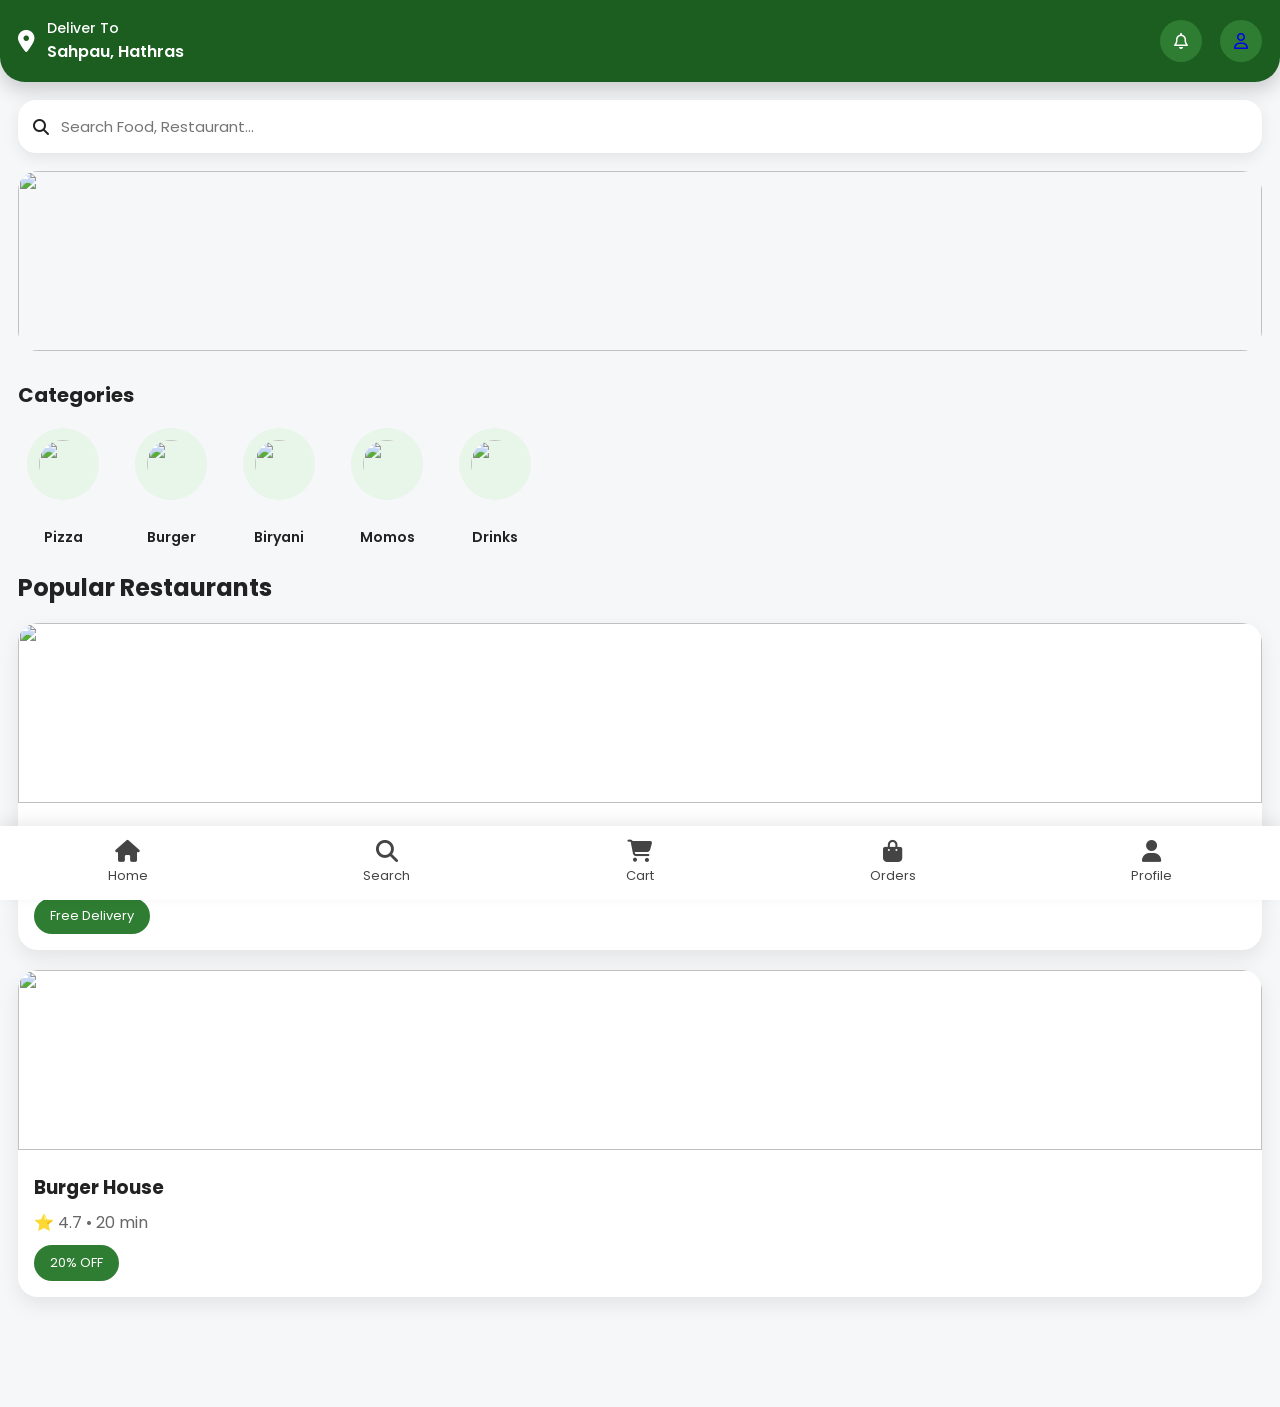
==== index.html @ 6c51b520 "Update index.html" ====
<!DOCTYPE html>
<html lang="en">
<head>
<meta charset="UTF-8">
<meta name="viewport" content="width=device-width, initial-scale=1.0">
<title>Zesto</title>

<link rel="stylesheet" href="style.css">

<link href="https://fonts.googleapis.com/css2?family=Poppins:wght@300;400;500;600;700&display=swap" rel="stylesheet">

<link rel="stylesheet"
href="https://cdnjs.cloudflare.com/ajax/libs/font-awesome/6.6.0/css/all.min.css">

</head>

<body>

<header class="top-header">

<div class="location">

<i class="fa-solid fa-location-dot"></i>

<div>
<h4>Deliver To</h4>
<p>Sahpau, Hathras</p>
</div>

</div>

<div class="header-icons">

<i class="fa-regular fa-bell"></i>

<a href="profile.html">
    <i class="fa-regular fa-user"></i>
</a>

</div>

</header>

<section class="search-box">

<div class="search">

<i class="fa-solid fa-magnifying-glass"></i>

<input type="text"
placeholder="Search Food, Restaurant...">

</div>

</section>

<section class="banner">

<img src="images/banner1.jpg">

</section>

<section class="categories">

<h2>Categories</h2>

<div class="category-list">

<div class="category">

<img src="images/pizza.png">

<p>Pizza</p>

</div>

<div class="category">

<img src="images/burger.png">

<p>Burger</p>

</div>

<div class="category">

<img src="images/biryani.png">

<p>Biryani</p>

</div>

<div class="category">

<img src="images/momos.png">

<p>Momos</p>

</div>

<div class="category">

<img src="images/drinks.png">

<p>Drinks</p>

</div>

</div>

</section>

<section class="restaurants">

<h2>Popular Restaurants</h2>

<div class="restaurant-card">

<img src="images/res1.jpg">

<div class="restaurant-info">

<h3>Pizza Hub</h3>

<p>⭐ 4.8 • 25 min</p>

<span>Free Delivery</span>

</div>

</div>

<div class="restaurant-card">

<img src="images/res2.jpg">

<div class="restaurant-info">

<h3>Burger House</h3>

<p>⭐ 4.7 • 20 min</p>

<span>20% OFF</span>

</div>

</div>

</section>

<nav class="bottom-nav">

<a href="#"><i class="fa-solid fa-house"></i><span>Home</span></a>

<a href="#"><i class="fa-solid fa-magnifying-glass"></i><span>Search</span></a>

<a href="#"><i class="fa-solid fa-cart-shopping"></i><span>Cart</span></a>

<a href="#"><i class="fa-solid fa-bag-shopping"></i><span>Orders</span></a>

<a href="profile.html">
    <i class="fa-solid fa-user"></i>
    <span>Profile</span>
    </a>

</nav>

<script src="app.js"></script>

</body>
  </html>
---- style.css ----
/* ===========================
   ZESTO PREMIUM UI - style.css
   =========================== */

*{
    margin:0;
    padding:0;
    box-sizing:border-box;
    font-family:'Poppins',sans-serif;
}

body{
    background:#f5f7f9;
    color:#222;
    padding-bottom:90px;
}

/* HEADER */

.top-header{
    background:#1B5E20;
    color:#fff;
    display:flex;
    justify-content:space-between;
    align-items:center;
    padding:18px;
    border-radius:0 0 25px 25px;
    box-shadow:0 8px 20px rgba(0,0,0,.18);
}

.location{
    display:flex;
    align-items:center;
    gap:12px;
}

.location i{
    font-size:22px;
}

.location h4{
    font-size:14px;
    font-weight:500;
}

.location p{
    font-size:16px;
    font-weight:600;
}

.header-icons{
    display:flex;
    gap:18px;
}

.header-icons i{
    width:42px;
    height:42px;
    background:#2E7D32;
    border-radius:50%;
    display:flex;
    align-items:center;
    justify-content:center;
    cursor:pointer;
    transition:.3s;
}

.header-icons i:hover{
    background:#43A047;
}

/* SEARCH */

.search-box{
    padding:18px;
}

.search{
    background:#fff;
    display:flex;
    align-items:center;
    padding:15px;
    border-radius:18px;
    box-shadow:0 5px 15px rgba(0,0,0,.08);
}

.search input{
    width:100%;
    border:none;
    outline:none;
    font-size:15px;
    margin-left:12px;
}

/* BANNER */

.banner{
    padding:0 18px;
}

.banner img{
    width:100%;
    border-radius:20px;
    height:180px;
    object-fit:cover;
}

/* CATEGORY */

.categories{
    padding:22px 18px;
}

.categories h2{
    margin-bottom:18px;
    font-size:20px;
}

.category-list{
    display:flex;
    overflow-x:auto;
    gap:18px;
}

.category-list::-webkit-scrollbar{
    display:none;
}

.category{
    min-width:90px;
    text-align:center;
}

.category img{
    width:72px;
    height:72px;
    border-radius:50%;
    background:#E8F5E9;
    padding:12px;
}

.category p{
    margin-top:8px;
    font-size:14px;
    font-weight:600;
}

/* RESTAURANT */

.restaurants{
    padding:0 18px;
}

.restaurants h2{
    margin-bottom:18px;
}

.restaurant-card{
    background:#fff;
    border-radius:20px;
    overflow:hidden;
    margin-bottom:20px;
    box-shadow:0 8px 20px rgba(0,0,0,.08);
    transition:.3s;
}

.restaurant-card:hover{
    transform:translateY(-5px);
}

.restaurant-card img{
    width:100%;
    height:180px;
    object-fit:cover;
}

.restaurant-info{
    padding:16px;
}

.restaurant-info h3{
    margin-bottom:8px;
}

.restaurant-info p{
    color:#666;
}

.restaurant-info span{
    display:inline-block;
    margin-top:10px;
    background:#2E7D32;
    color:#fff;
    padding:8px 16px;
    border-radius:30px;
    font-size:13px;
}

/* BOTTOM NAVIGATION */

.bottom-nav{
    position:fixed;
    bottom:0;
    width:100%;
    background:#fff;
    display:flex;
    justify-content:space-around;
    padding:14px 0;
    box-shadow:0 -5px 15px rgba(0,0,0,.08);
}

.bottom-nav a{
    text-decoration:none;
    color:#444;
    display:flex;
    flex-direction:column;
    align-items:center;
    font-size:13px;
}

.bottom-nav i{
    font-size:22px;
    margin-bottom:4px;
}

.bottom-nav a:hover{
    color:#2E7D32;
}
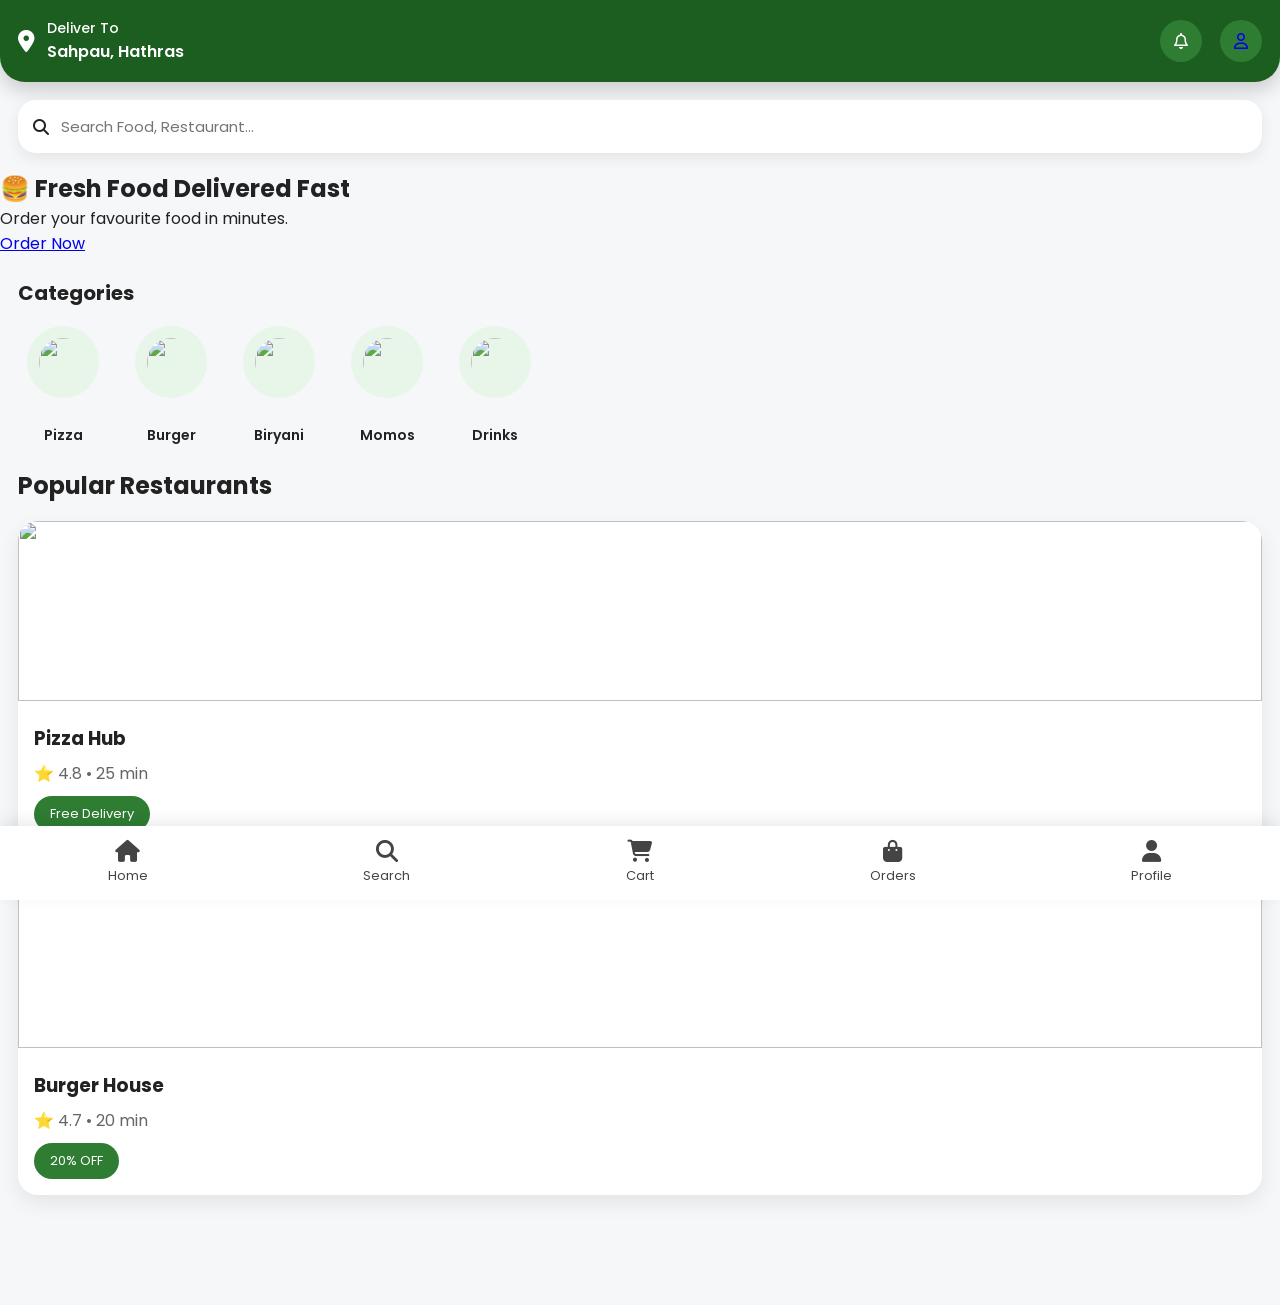
==== commit 8a64d0a6: "Update index.html" ====
--- a/index.html
+++ b/index.html
@@ -54,9 +54,19 @@
 
 </section>
 
-<section class="banner">
+<section class="hero-banner">
 
-<img src="images/banner1.jpg">
+<div class="hero-content">
+
+<h1>🍔 Fresh Food Delivered Fast</h1>
+
+<p>Order your favourite food in minutes.</p>
+
+<a href="restaurant.html" class="order-btn">
+Order Now
+</a>
+
+</div>
 
 </section>
 
@@ -154,8 +164,7 @@
 
 <a href="#"><i class="fa-solid fa-magnifying-glass"></i><span>Search</span></a>
 
-<a href="#"><i class="fa-solid fa-cart-shopping"></i><span>Cart</span></a>
-
+<a href="cart.html"><i class="fa-solid fa-cart-shopping"></i><span>Cart</span></a>
 <a href="#"><i class="fa-solid fa-bag-shopping"></i><span>Orders</span></a>
 
 <a href="profile.html">
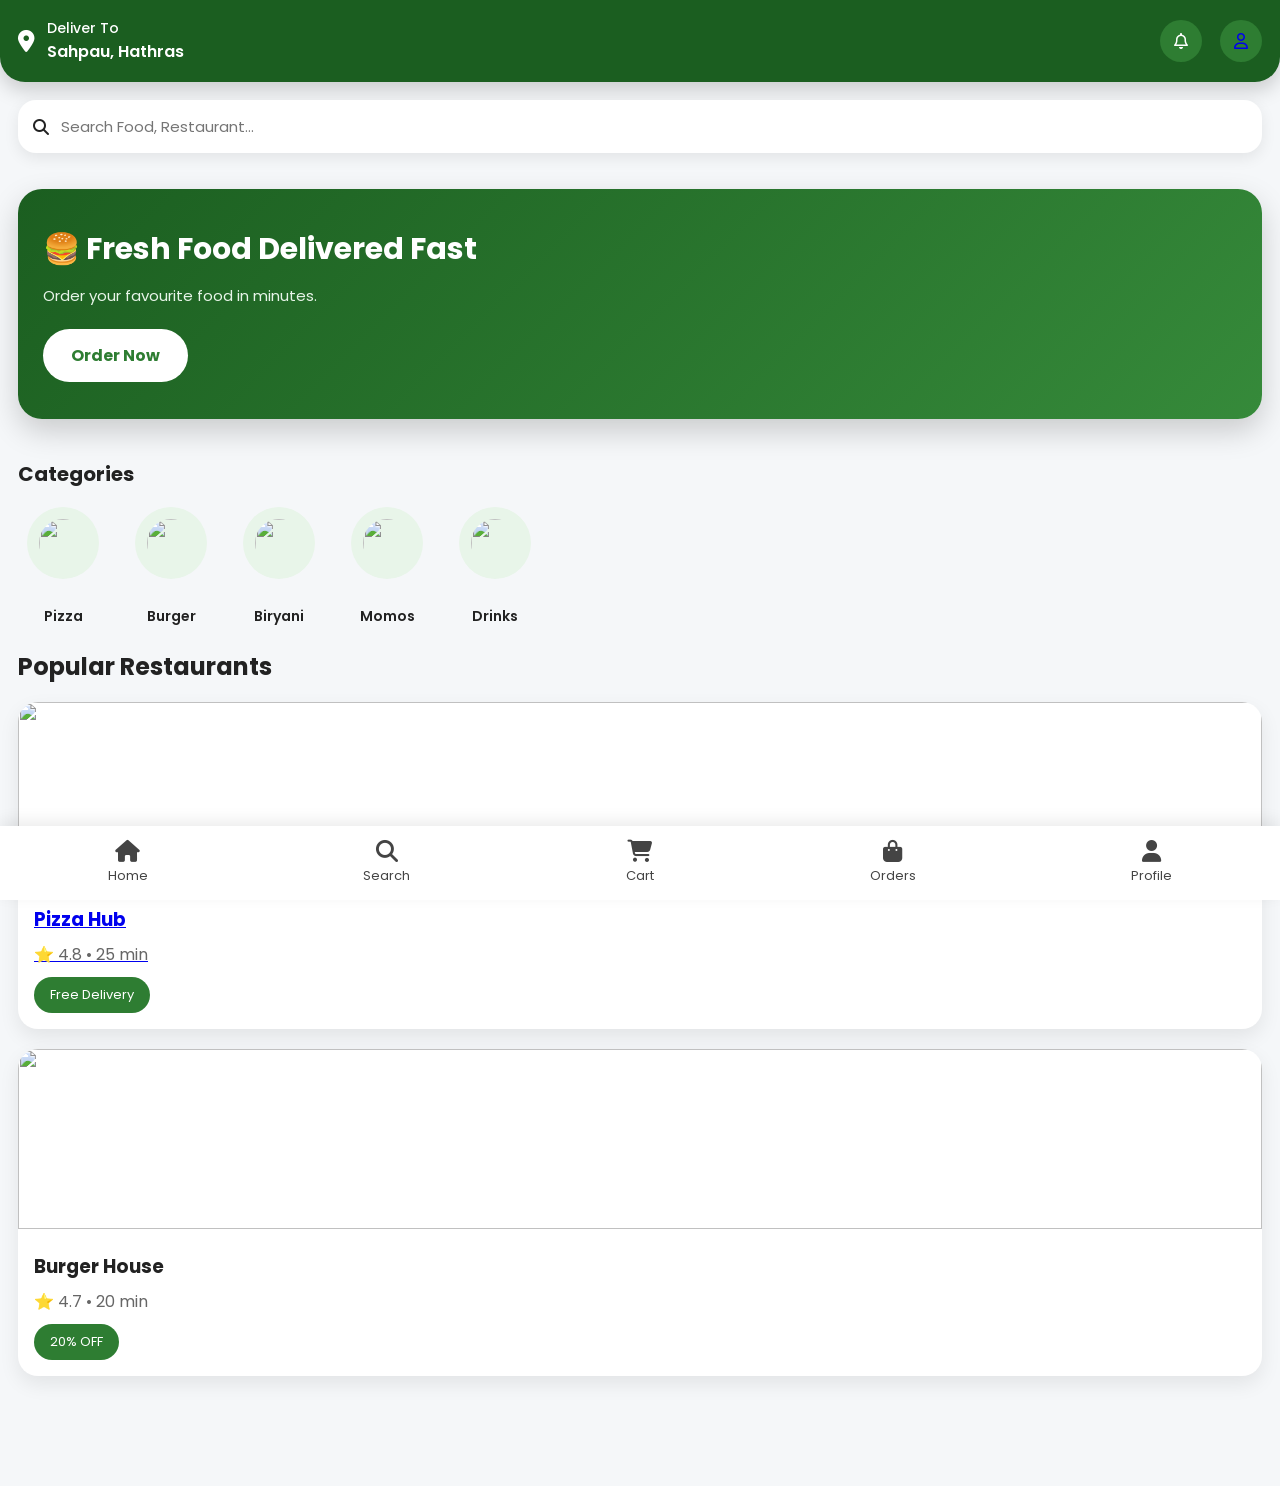
==== commit bb2d524e: "Update index.html" ====
--- a/index.html
+++ b/index.html
@@ -124,6 +124,8 @@
 
 <h2>Popular Restaurants</h2>
 
+<a href="restaurant.html" class="restaurant-link">
+
 <div class="restaurant-card">
 
 <img src="images/res1.jpg">
@@ -139,6 +141,8 @@
 </div>
 
 </div>
+
+</a>
 
 <div class="restaurant-card">
 
--- a/style.css
+++ b/style.css
@@ -226,3 +226,51 @@
 .bottom-nav a:hover{
     color:#2E7D32;
 }
+/* ===== PREMIUM HERO BANNER ===== */
+
+.hero-banner{
+    height:230px;
+    border-radius:24px;
+    margin:18px;
+    overflow:hidden;
+    display:flex;
+    align-items:center;
+    padding:25px;
+    background:linear-gradient(135deg,#1B5E20,#43A047,#66BB6A);
+    background-size:300% 300%;
+    animation:gradientMove 8s ease infinite;
+    box-shadow:0 12px 30px rgba(0,0,0,.18);
+}
+
+.hero-content h1{
+    color:#fff;
+    font-size:30px;
+    font-weight:700;
+}
+
+.hero-content p{
+    color:#E8F5E9;
+    margin:12px 0 22px;
+    font-size:15px;
+}
+
+.order-btn{
+    display:inline-block;
+    background:#fff;
+    color:#2E7D32;
+    text-decoration:none;
+    padding:14px 28px;
+    border-radius:30px;
+    font-weight:700;
+    transition:.3s;
+}
+
+.order-btn:hover{
+    transform:scale(1.05);
+}
+
+@keyframes gradientMove{
+    0%{background-position:0% 50%;}
+    50%{background-position:100% 50%;}
+    100%{background-position:0% 50%;}
+}
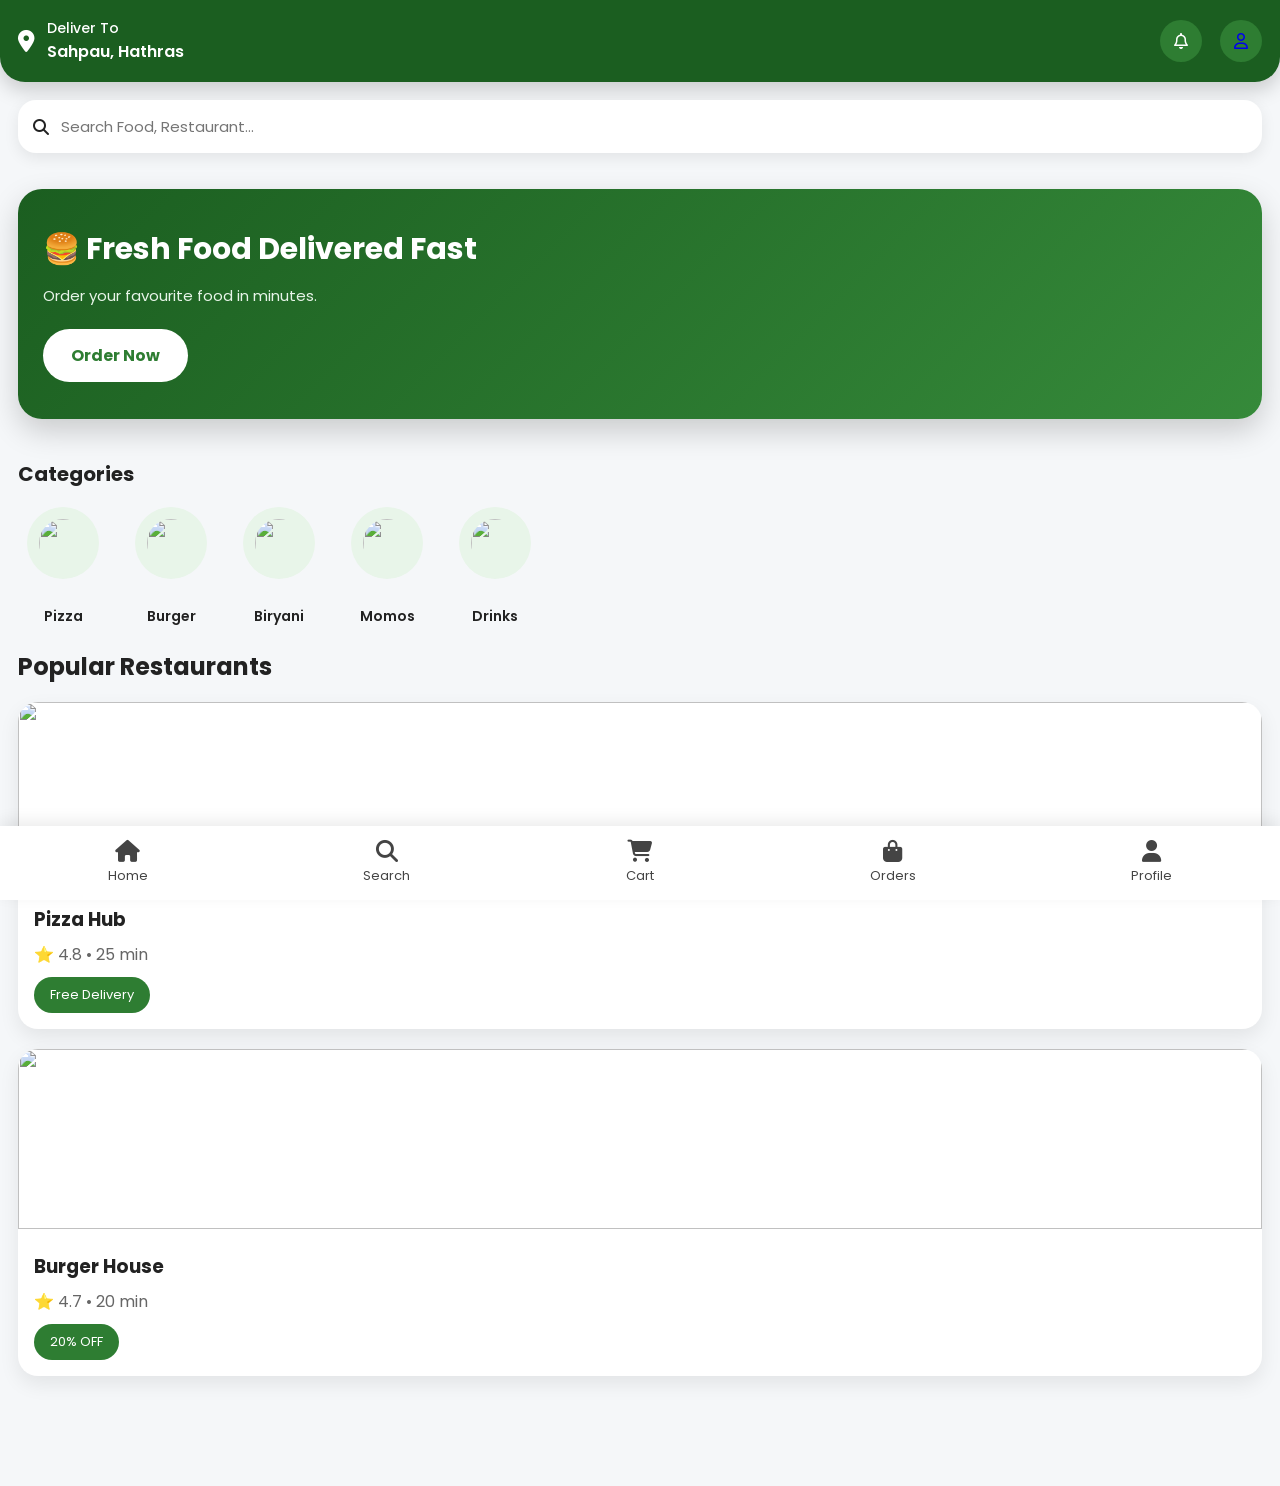
==== commit 0c637f4d: "Update index.html" ====
--- a/index.html
+++ b/index.html
@@ -179,6 +179,6 @@
 </nav>
 
 <script src="app.js"></script>
-
+<script type="module" src="firebase.js"></script>
 </body>
   </html>
--- a/style.css
+++ b/style.css
@@ -274,3 +274,18 @@
     50%{background-position:100% 50%;}
     100%{background-position:0% 50%;}
 }
+.restaurant-link{
+    text-decoration:none;
+    color:inherit;
+    display:block;
+}
+
+.restaurant-card{
+    transition:.35s;
+    cursor:pointer;
+}
+
+.restaurant-card:hover{
+    transform:translateY(-8px) scale(1.02);
+    box-shadow:0 15px 35px rgba(0,0,0,.18);
+   }
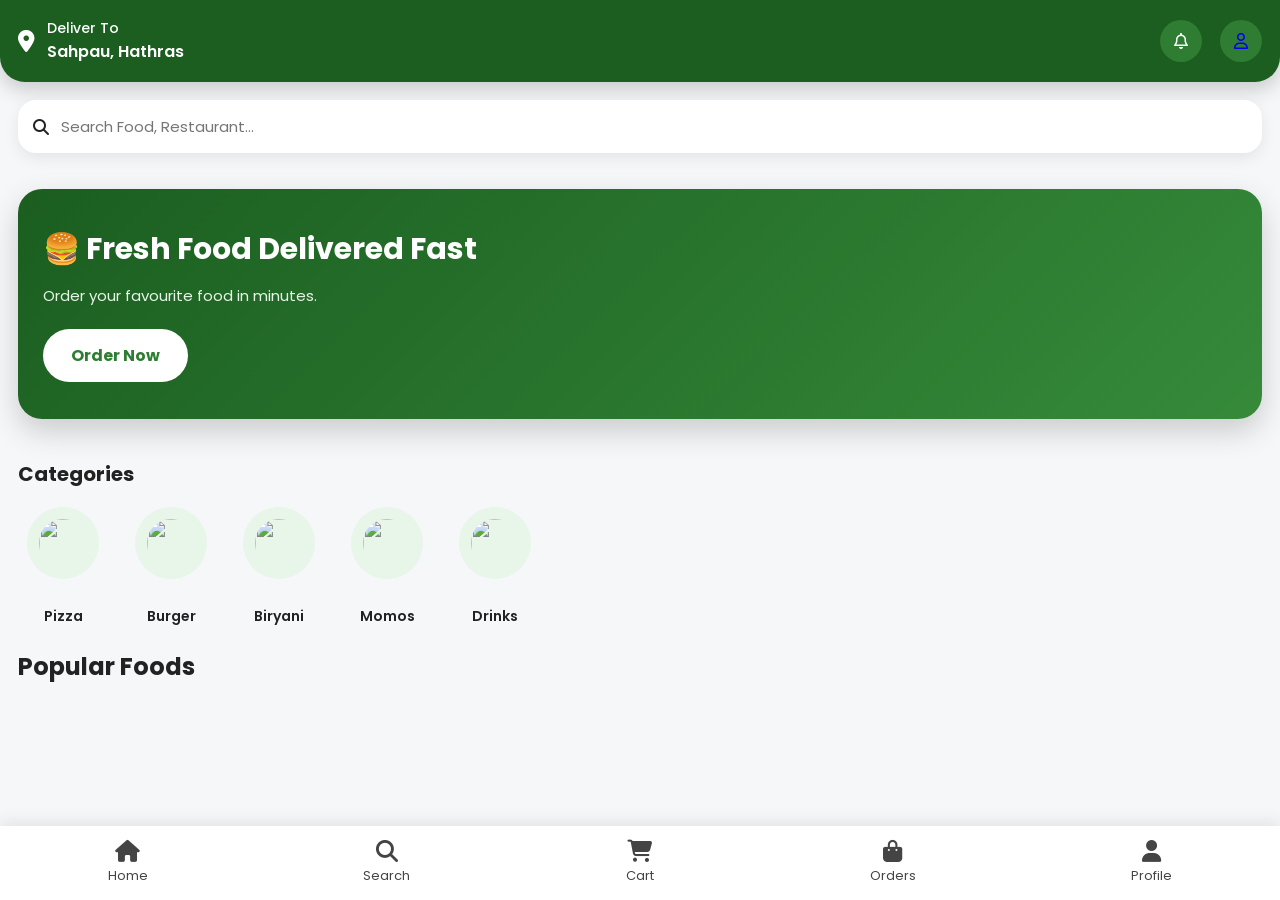
==== commit b7bfbd12: "Update index.html" ====
--- a/index.html
+++ b/index.html
@@ -122,41 +122,9 @@
 
 <section class="restaurants">
 
-<h2>Popular Restaurants</h2>
+<h2>Popular Foods</h2>
 
-<a href="restaurant.html" class="restaurant-link">
-
-<div class="restaurant-card">
-
-<img src="images/res1.jpg">
-
-<div class="restaurant-info">
-
-<h3>Pizza Hub</h3>
-
-<p>⭐ 4.8 • 25 min</p>
-
-<span>Free Delivery</span>
-
-</div>
-
-</div>
-
-</a>
-
-<div class="restaurant-card">
-
-<img src="images/res2.jpg">
-
-<div class="restaurant-info">
-
-<h3>Burger House</h3>
-
-<p>⭐ 4.7 • 20 min</p>
-
-<span>20% OFF</span>
-
-</div>
+<div id="foodList">
 
 </div>
 
@@ -178,7 +146,6 @@
 
 </nav>
 
-<script src="app.js"></script>
-<script type="module" src="firebase.js"></script>
+ <script type="module" src="app.js"></script>
 </body>
   </html>
